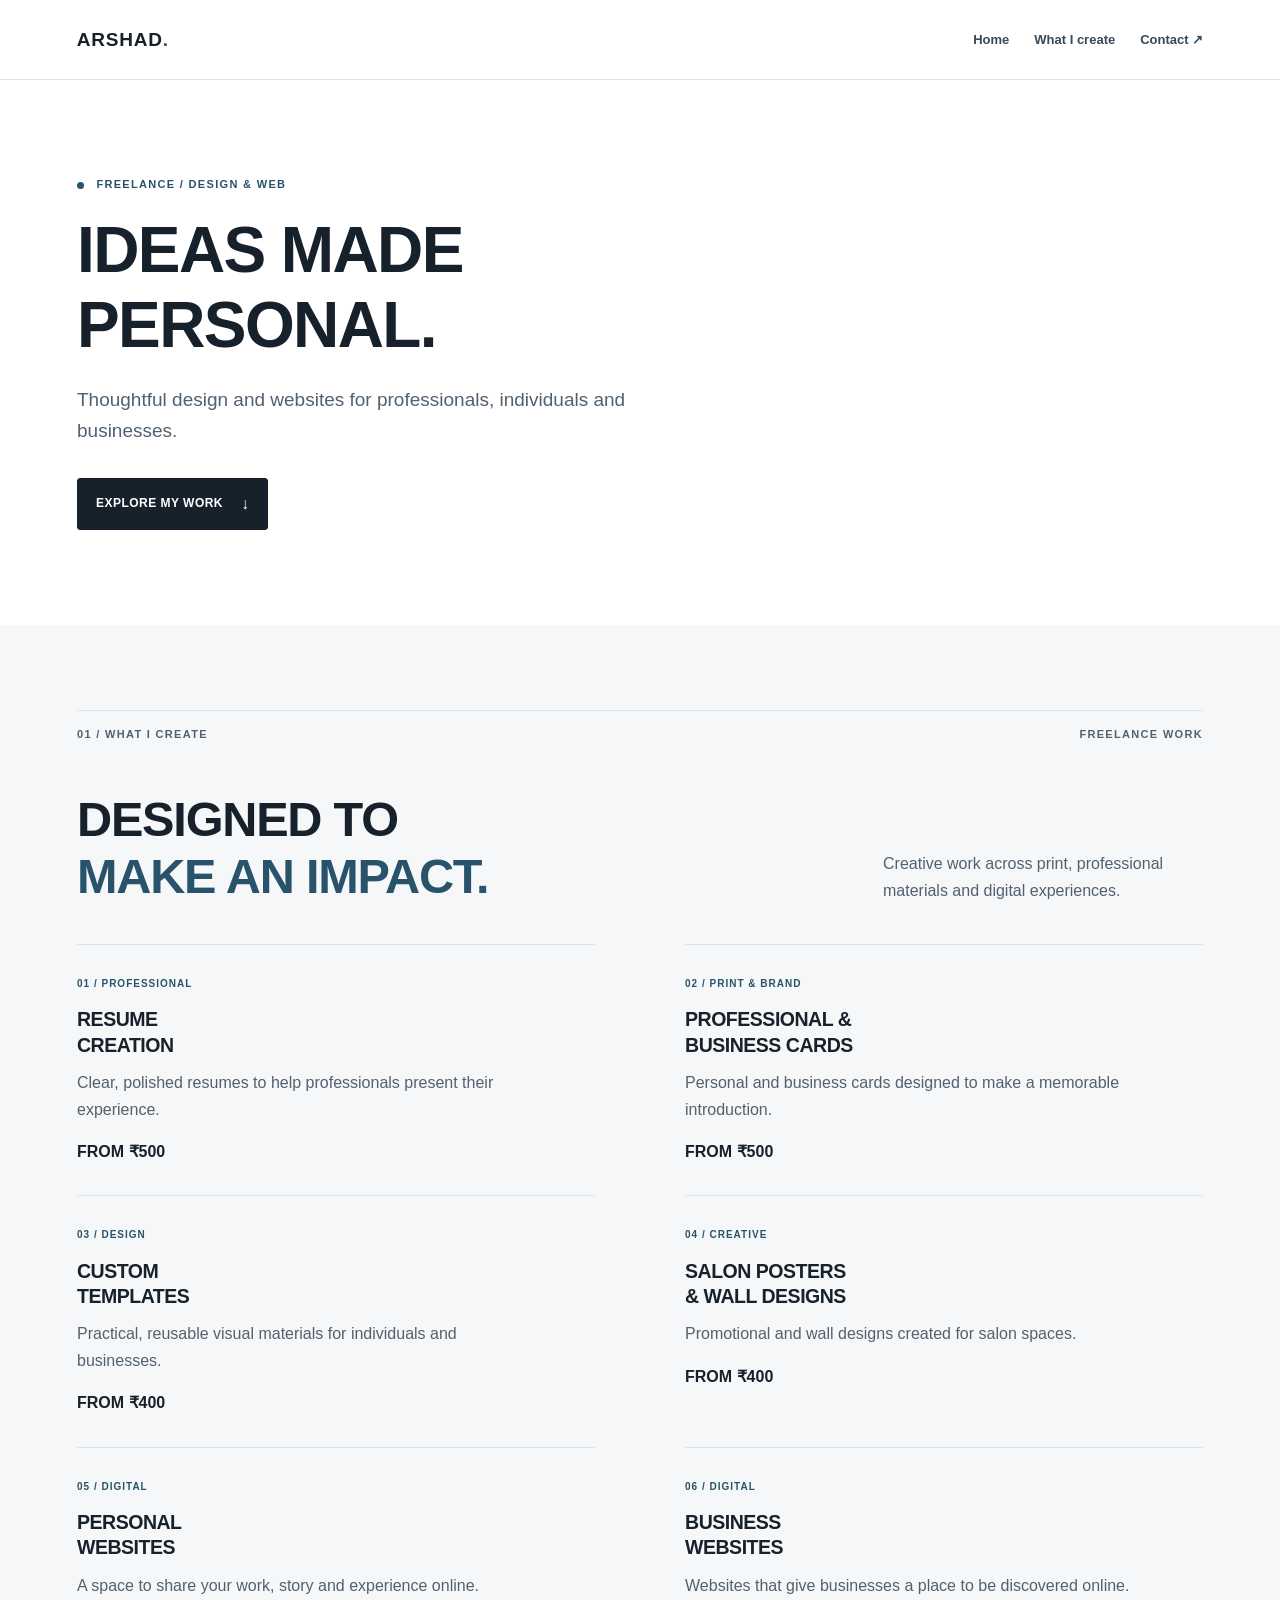
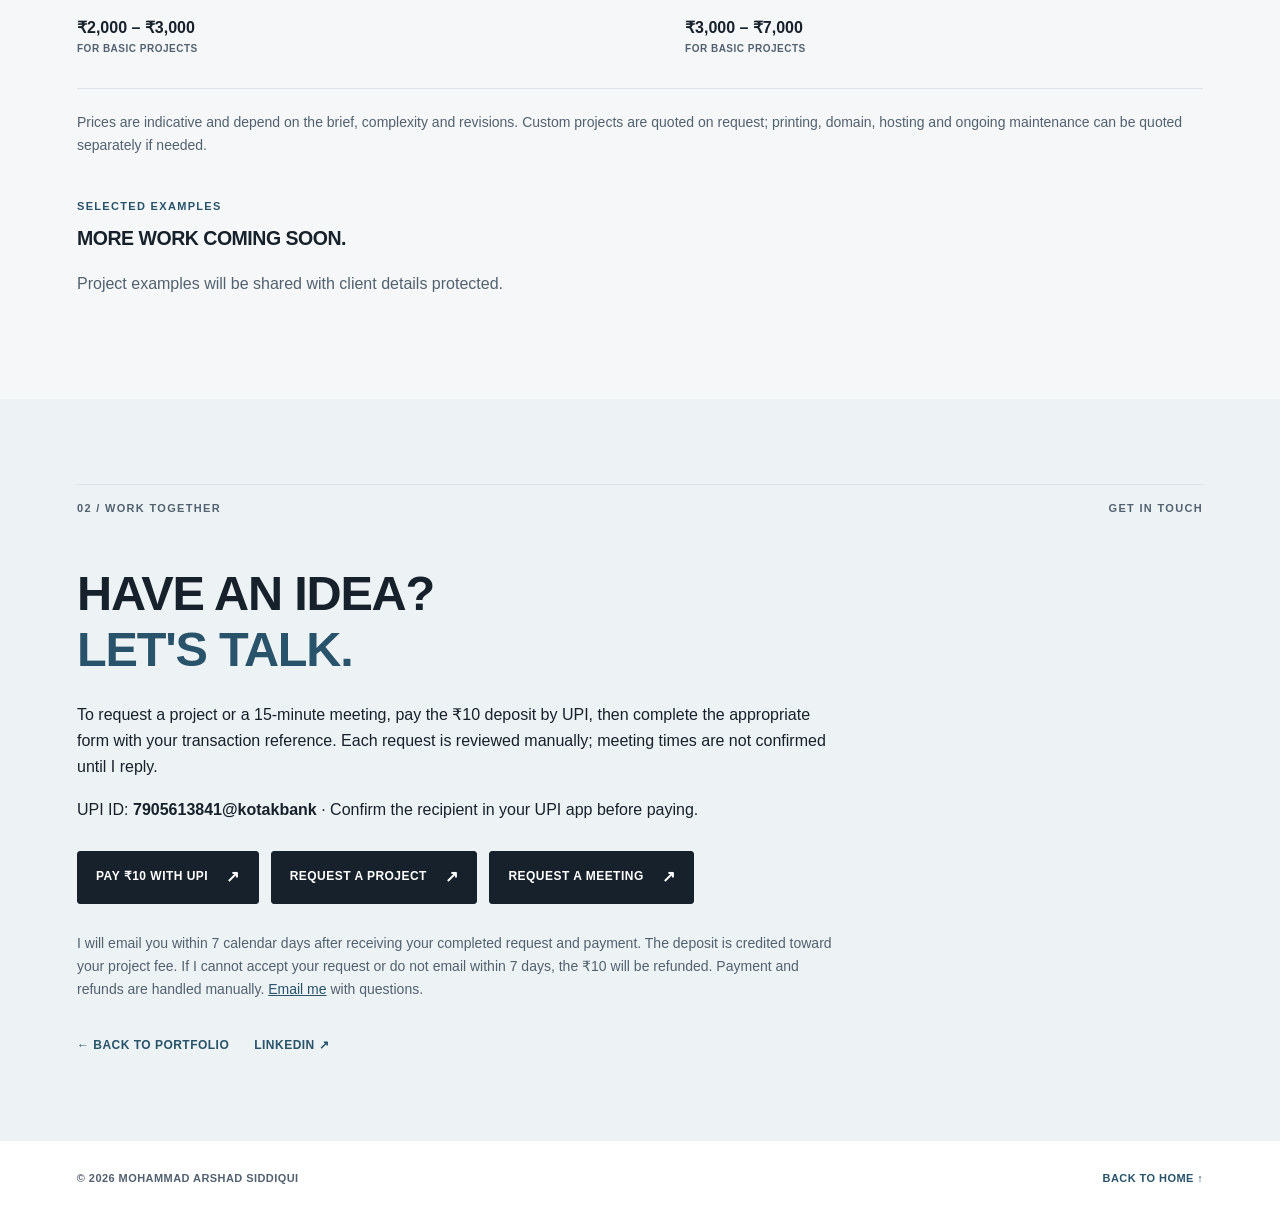
==== freelance.html @ 19ec5e60 "Build professional portfolio" ====
<!doctype html>
<html lang="en">
<head>
  <meta charset="utf-8">
  <meta name="viewport" content="width=device-width, initial-scale=1">
  <meta name="description" content="Freelance design and website work by Mohammad Arshad Siddiqui.">
  <meta name="theme-color" content="#ffffff">
  <title>Freelance Work — Arshad Siddiqui</title>
  <link rel="stylesheet" href="styles.css">
</head>
<body>
  <a class="skip" href="#main">Skip to content</a>
  <header class="site-header">
    <a class="wordmark" href="index.html" aria-label="Arshad Siddiqui, home">ARSHAD<span>.</span></a>
    <nav aria-label="Main navigation"><a href="index.html">Home</a><a href="#services">What I create</a><a href="index.html#contact">Contact <span>↗</span></a></nav>
  </header>
  <main id="main">
    <section class="freelance-hero section">
      <p class="eyebrow"><span class="dot"></span> FREELANCE / DESIGN &amp; WEB</p>
      <h1>IDEAS MADE<br><span>PERSONAL.</span></h1>
      <p>Thoughtful design and websites for professionals, individuals and businesses.</p>
      <a class="button" href="#services">EXPLORE MY WORK <span aria-hidden="true">↓</span></a>
    </section>
    <section class="freelance-services section" id="services">
      <div class="section-label"><span>01 / WHAT I CREATE</span><span>FREELANCE WORK</span></div>
      <div class="section-heading"><h2>DESIGNED TO<br><em>MAKE AN IMPACT.</em></h2><p>Creative work across print, professional materials and digital experiences.</p></div>
      <div class="service-grid">
        <article><span>01 / PROFESSIONAL</span><h3>RESUME<br>CREATION</h3><p>Clear, polished resumes to help professionals present their experience.</p><p class="service-price">FROM ₹500</p></article>
        <article><span>02 / PRINT &amp; BRAND</span><h3>PROFESSIONAL &amp;<br>BUSINESS CARDS</h3><p>Personal and business cards designed to make a memorable introduction.</p><p class="service-price">FROM ₹500</p></article>
        <article><span>03 / DESIGN</span><h3>CUSTOM<br>TEMPLATES</h3><p>Practical, reusable visual materials for individuals and businesses.</p><p class="service-price">FROM ₹400</p></article>
        <article><span>04 / CREATIVE</span><h3>SALON POSTERS<br>&amp; WALL DESIGNS</h3><p>Promotional and wall designs created for salon spaces.</p><p class="service-price">FROM ₹400</p></article>
        <article><span>05 / DIGITAL</span><h3>PERSONAL<br>WEBSITES</h3><p>A space to share your work, story and experience online.</p><p class="service-price">₹2,000 – ₹3,000 <small>FOR BASIC PROJECTS</small></p></article>
        <article><span>06 / DIGITAL</span><h3>BUSINESS<br>WEBSITES</h3><p>Websites that give businesses a place to be discovered online.</p><p class="service-price">₹3,000 – ₹7,000 <small>FOR BASIC PROJECTS</small></p></article>
      </div>
      <p class="pricing-note">Prices are indicative and depend on the brief, complexity and revisions. Custom projects are quoted on request; printing, domain, hosting and ongoing maintenance can be quoted separately if needed.</p>
      <div class="samples-note"><p class="project-type">SELECTED EXAMPLES</p><h3>MORE WORK COMING SOON.</h3><p>Project examples will be shared with client details protected.</p></div>
    </section>
    <section class="contact section freelance-contact">
      <div class="section-label"><span>02 / WORK TOGETHER</span><span>GET IN TOUCH</span></div>
      <h2>HAVE AN IDEA?<br><em>LET'S TALK.</em></h2>
      <p>To request a project or a 15-minute meeting, pay the ₹10 deposit by UPI, then complete the appropriate form with your transaction reference. Each request is reviewed manually; meeting times are not confirmed until I reply.</p>
      <p>UPI ID: <strong>7905613841@kotakbank</strong> · Confirm the recipient in your UPI app before paying.</p>
      <div class="request-actions">
        <a class="button light" href="upi://pay?pa=7905613841%40kotakbank&amp;pn=Arshad%20Siddiqui&amp;am=10.00&amp;cu=INR&amp;tn=Portfolio%20request">PAY ₹10 WITH UPI <span aria-hidden="true">↗</span></a>
        <a class="button light" href="https://docs.google.com/forms/d/e/1FAIpQLSe_DiUpCImEnojYiLGtkWuIds8uEaWgAtvQnEulRSrrN52GyA/viewform?usp=publish-editor" target="_blank" rel="noopener noreferrer">REQUEST A PROJECT <span aria-hidden="true">↗</span></a>
        <a class="button light" href="https://docs.google.com/forms/d/e/1FAIpQLSfhErw7_Btnx0k1fu-Rmc5-YOOyW2PBNOAW4xqXbjTUKC-3Kw/viewform?usp=publish-editor" target="_blank" rel="noopener noreferrer">REQUEST A MEETING <span aria-hidden="true">↗</span></a>
      </div>
      <p class="request-note">I will email you within 7 calendar days after receiving your completed request and payment. The deposit is credited toward your project fee. If I cannot accept your request or do not email within 7 days, the ₹10 will be refunded. Payment and refunds are handled manually. <a href="mailto:arshadid135@gmail.com">Email me</a> with questions.</p>
      <div class="contact-links"><a href="index.html">← BACK TO PORTFOLIO</a><a href="https://www.linkedin.com/in/arshad-siddiqui-284048225/" target="_blank" rel="noopener noreferrer">LINKEDIN ↗</a></div>
    </section>
  </main>
  <footer><span>© 2026 MOHAMMAD ARSHAD SIDDIQUI</span><a href="index.html">BACK TO HOME ↑</a></footer>
</body>
</html>
---- styles.css ----
:root{color-scheme:light;--ink:#17212b;--muted:#526170;--line:#dce2e7;--accent:#28536b;--surface:#f5f7f8;--white:#fff}
*{box-sizing:border-box}html{scroll-behavior:smooth}body{margin:0;background:#fff;color:var(--ink);font-family:Arial,Helvetica,sans-serif;line-height:1.65;font-size:16px}a{color:inherit}a:focus-visible{outline:3px solid #31728e;outline-offset:4px}.skip{position:absolute;top:-5rem;left:1rem;background:#fff;color:#111;padding:.5rem;z-index:10}.skip:focus{top:1rem}.site-header{max-width:1280px;margin:auto;padding:24px 6%;display:flex;justify-content:space-between;align-items:center;gap:25px;border-bottom:1px solid var(--line)}.wordmark{font-size:19px;font-weight:800;letter-spacing:.04em;text-decoration:none;white-space:nowrap}.wordmark span,.period{color:var(--accent)}nav{display:flex;flex-wrap:wrap;justify-content:flex-end;gap:12px 25px}nav a{font-size:13px;font-weight:700;text-decoration:none;color:#394957}nav a:hover,.text-link:hover,.contact-links a:hover{color:var(--accent);text-decoration:underline}nav span{color:var(--accent)}
.hero{max-width:1280px;margin:auto;min-height:590px;padding:80px 6%;display:grid;grid-template-columns:minmax(0,1fr) minmax(240px,36%);gap:8%;align-items:center}.hero-image{grid-column:2;grid-row:1}.hero-image img{display:block;width:100%;height:420px;object-fit:cover;object-position:center 45%;border-radius:4px}.hero-shade{display:none}.hero-content{grid-column:1;grid-row:1}.eyebrow,.section-label,.project-type,.project-number,.timeline-item>span,.recognition>span,.feedback-label{font-size:11px;letter-spacing:.12em;font-weight:700;color:var(--accent)}.eyebrow{margin:0 0 20px}.dot{display:inline-block;width:7px;height:7px;border-radius:50%;background:var(--accent);margin-right:8px;vertical-align:middle}h1,h2,h3,p{margin-top:0}h1,h2,h3{line-height:1.16;letter-spacing:-.025em}h1{font-size:clamp(2.5rem,5vw,4.7rem);margin-bottom:22px}h1 span:not(.period){color:var(--ink)}h2{font-size:clamp(2rem,3.8vw,3.3rem);margin-bottom:24px}h2 em{font-style:normal;color:var(--accent)}h3{font-size:1.22rem;line-height:1.3}.hero-intro{max-width:520px;font-size:19px;color:var(--muted);margin-bottom:28px}.button{display:inline-flex;align-items:center;justify-content:center;gap:18px;padding:12px 18px;background:var(--ink);color:white;text-decoration:none;font-size:12px;font-weight:700;letter-spacing:.04em;border:1px solid var(--ink);border-radius:3px}.button:hover{background:var(--accent);border-color:var(--accent)}.button span{font-size:16px}.hero-index{display:none}
.section{padding:85px max(6%,calc((100% - 1126px)/2));}.section-label{display:flex;justify-content:space-between;gap:12px;border-top:1px solid var(--line);padding-top:14px;margin-bottom:48px;color:var(--muted)}.intro,.journey,.freelance-services{background:var(--surface)}.intro-grid,.journey-grid{display:grid;grid-template-columns:1fr 1fr;gap:8%}.intro-copy,.journey-lead,.section-heading p,.credentials-intro>p{color:var(--muted)}.text-link{display:inline-flex;align-items:center;gap:14px;color:var(--accent);font-size:12px;letter-spacing:.05em;font-weight:700;text-decoration:none;border-bottom:1px solid currentColor;padding-bottom:5px}.skills{display:flex;gap:10px;flex-wrap:wrap;margin-top:38px}.skills span{background:#fff;border:1px solid var(--line);padding:7px 12px;font-size:11px;letter-spacing:.04em;font-weight:700}
.section-heading,.credentials-intro{display:flex;justify-content:space-between;align-items:end;gap:30px;margin-bottom:40px}.section-heading h2,.credentials-intro h2{margin:0}.section-heading p,.credentials-intro>p{max-width:320px;margin:0}.project{display:grid;grid-template-columns:40px 1fr 1fr;gap:24px;border-top:1px solid var(--line);padding:25px 0}.project-number{padding-top:3px}.project h3{margin:0}.project p{color:var(--muted);margin-bottom:0}.project .project-type{font-size:10px;color:var(--accent);margin-bottom:8px}.work-link{margin-top:28px}.freelance-callout{margin-top:55px;background:var(--surface);padding:28px;display:flex;align-items:center;justify-content:space-between;gap:25px}.freelance-callout h3{margin-bottom:7px}.freelance-callout p{margin-bottom:0;color:var(--muted)}.freelance-callout .project-type{color:var(--accent);margin-bottom:8px}.freelance-callout .button{flex-shrink:0}
.timeline-item{display:grid;grid-template-columns:120px 1fr;gap:20px;border-top:1px solid var(--line);padding:20px 0}.timeline-item h3{margin:0 0 4px}.timeline-item p{margin:0;color:var(--muted);font-size:14px}.recognition{border-top:1px solid var(--line);margin-top:50px;padding-top:25px;display:grid;grid-template-columns:160px 1fr;gap:20px}.recognition p{margin:0;font-weight:700}.recognition b{color:var(--accent)}.credentials-grid{display:grid;grid-template-columns:1fr 1fr;gap:8%}.credentials-grid h3{margin-bottom:16px}.credentials-note{font-size:13px;color:var(--muted)}.credential-list{list-style:none;margin:0;padding:0}.credential-list li{border-top:1px solid var(--line);padding:15px 0}.credential-list strong,.credential-list span{display:block}.credential-list strong{font-size:14px}.credential-list span{font-size:14px;color:var(--muted)}.certifications a{text-decoration:none}.certifications a:hover strong{color:var(--accent);text-decoration:underline}
.contact{background:#edf2f4}.contact h2{max-width:800px}.button.light{background:var(--ink);border-color:var(--ink);color:white}.button.light:hover{background:var(--accent);border-color:var(--accent)}.feedback{display:flex;justify-content:space-between;align-items:center;gap:25px;border-top:1px solid #c9d3d9;border-bottom:1px solid #c9d3d9;margin-top:55px;padding:24px 0}.feedback p{margin:0}.feedback-label{margin-bottom:5px!important}.contact-links{display:flex;gap:25px;flex-wrap:wrap;margin-top:35px}.contact-links a{font-size:12px;font-weight:700;letter-spacing:.04em;text-decoration:none;color:var(--accent)}footer{display:flex;justify-content:space-between;gap:20px;max-width:1280px;margin:auto;padding:28px 6%;font-size:11px;font-weight:700;letter-spacing:.04em;color:var(--muted)}footer a{color:var(--accent);text-decoration:none}
.freelance-hero{max-width:1280px;margin:auto;padding-top:95px;padding-bottom:95px}.freelance-hero h1{max-width:800px}.freelance-hero>p:not(.eyebrow){font-size:19px;color:var(--muted);max-width:600px}.freelance-hero .button{margin-top:12px}.service-grid{display:grid;grid-template-columns:1fr 1fr;gap:0 8%}.service-grid article{border-top:1px solid var(--line);padding:24px 0 30px}.service-grid article>span{font-size:10px;letter-spacing:.1em;font-weight:700;color:var(--accent)}.service-grid h3{margin:12px 0}.service-grid p{color:var(--muted);max-width:450px;margin:0}.service-grid .service-price{margin-top:16px;color:var(--ink);font-weight:700}.service-price small{display:block;color:var(--muted);font-size:10px;letter-spacing:.05em}.pricing-note{border-top:1px solid var(--line);padding-top:22px;font-size:14px;color:var(--muted)}.samples-note{margin-top:40px}.samples-note p:last-child{color:var(--muted)}.freelance-contact>p{max-width:760px}.request-actions{display:flex;flex-wrap:wrap;gap:12px;margin:28px 0}.request-note{font-size:14px;color:var(--muted)}.request-note a{color:var(--accent)}
@media(max-width:760px){.site-header{padding:20px 5%;align-items:flex-start;flex-direction:column;gap:15px}nav{justify-content:flex-start;gap:10px 18px}.hero{padding:50px 5% 65px;min-height:0;grid-template-columns:1fr;gap:35px}.hero-content{grid-column:1;grid-row:1}.hero-image{grid-column:1;grid-row:2;max-width:420px}.hero-image img{height:350px}.section{padding:65px 5%}.section-label{margin-bottom:35px}.intro-grid,.journey-grid,.credentials-grid,.service-grid{grid-template-columns:1fr;gap:25px}.service-grid{gap:0}.section-heading,.credentials-intro,.freelance-callout,.feedback{align-items:flex-start;flex-direction:column}.project{grid-template-columns:30px 1fr;gap:10px}.project>p{grid-column:2}.timeline-item{grid-template-columns:100px 1fr;gap:12px}.recognition{grid-template-columns:1fr;gap:10px}.freelance-hero{padding-top:65px;padding-bottom:65px}.feedback{gap:15px}footer{flex-wrap:wrap}}
@media(prefers-reduced-motion:reduce){html{scroll-behavior:auto}}
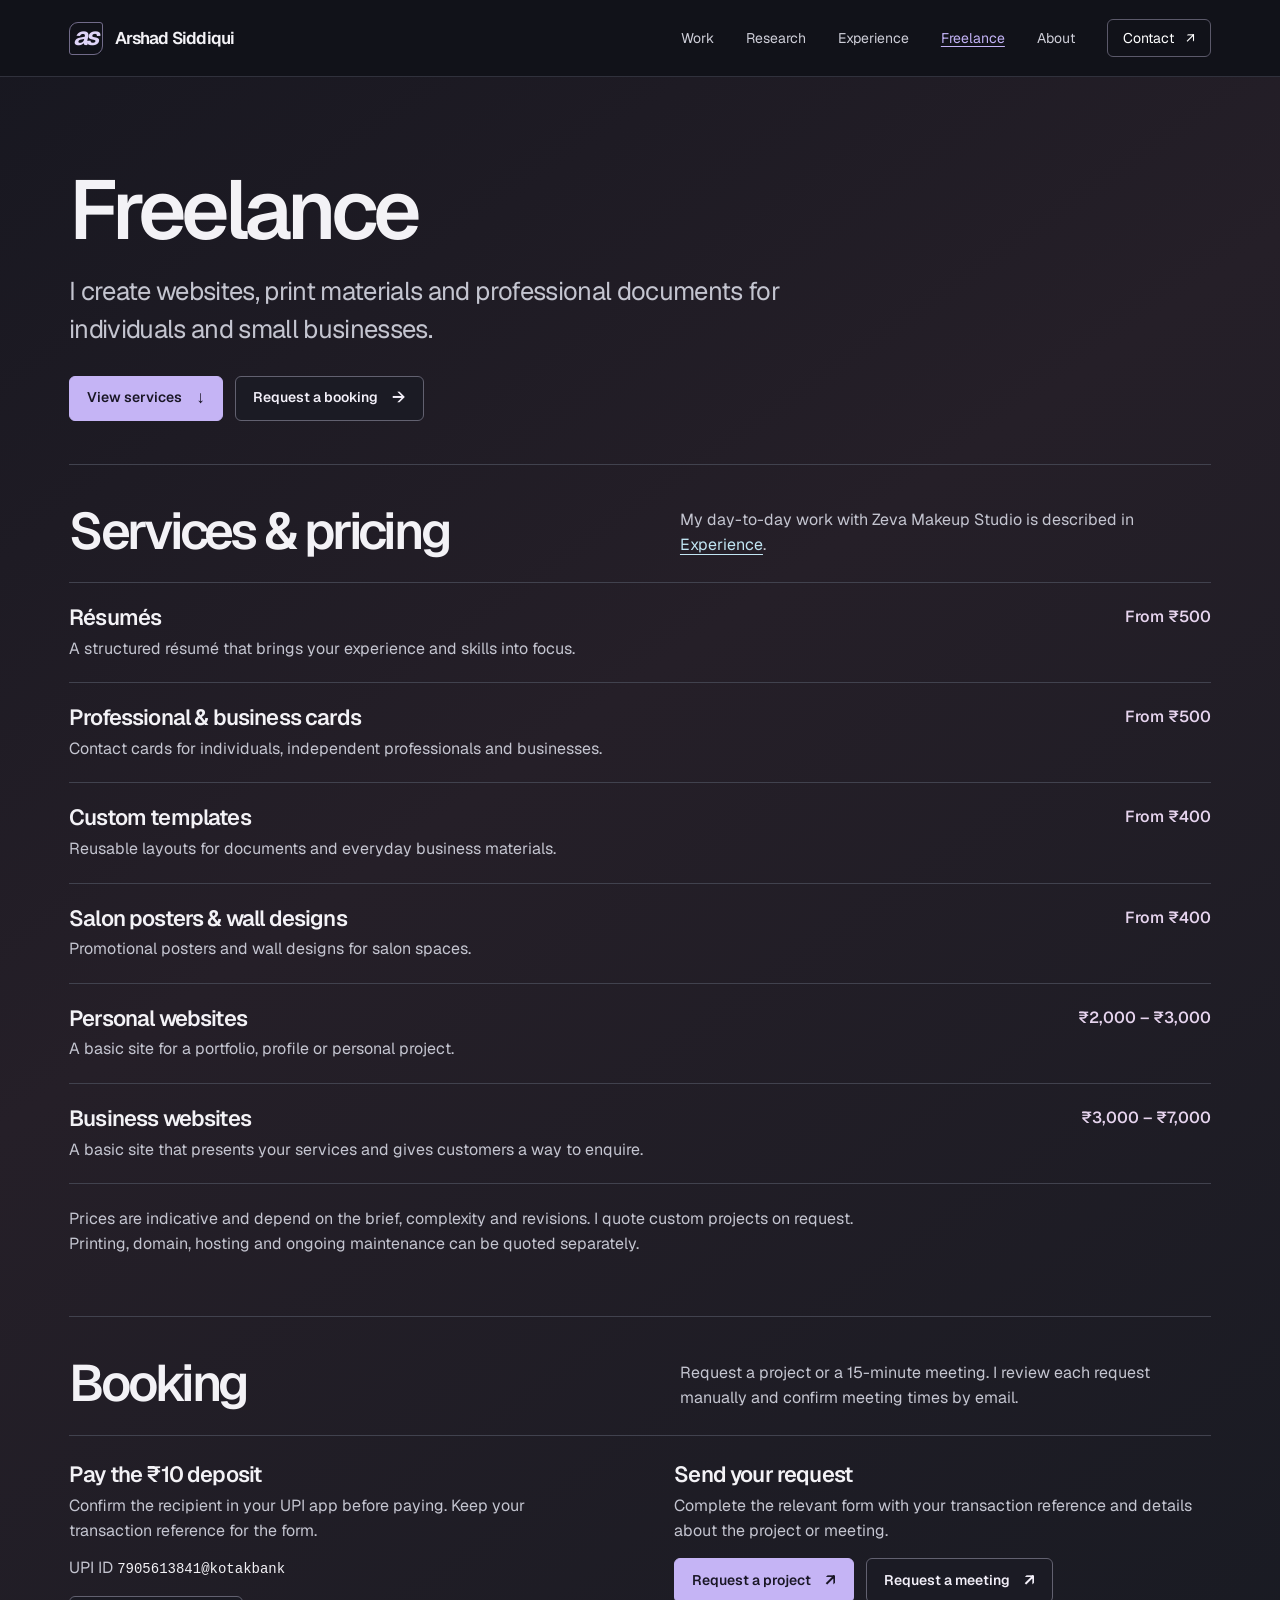
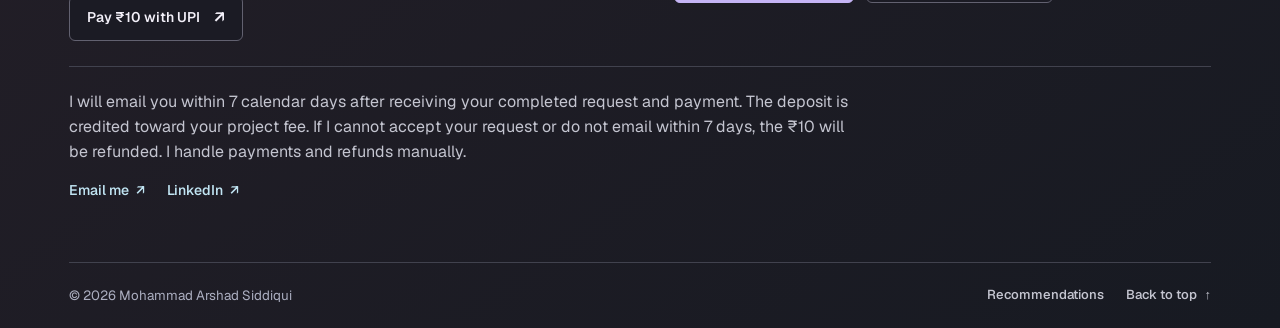
==== commit 8e3adcab: "Redesign portfolio for engineering and freelance review" ====
--- a/freelance.html
+++ b/freelance.html
@@ -1,54 +1,58 @@
 <!doctype html>
-<html lang="en">
+<html lang="en-IN">
 <head>
   <meta charset="utf-8">
   <meta name="viewport" content="width=device-width, initial-scale=1">
-  <meta name="description" content="Freelance design and website work by Mohammad Arshad Siddiqui.">
-  <meta name="theme-color" content="#ffffff">
-  <title>Freelance Work — Arshad Siddiqui</title>
+  <meta name="theme-color" content="#111219">
+  <meta name="description" content="Services, indicative pricing and booking terms for freelance projects with Arshad Siddiqui.">
+  <title>Freelance services — Arshad Siddiqui</title>
+  <link rel="icon" href="assets/icon.png">
   <link rel="stylesheet" href="styles.css">
+  <script src="site.js" defer></script>
 </head>
-<body>
+<body class="freelance-page" id="top">
   <a class="skip" href="#main">Skip to content</a>
-  <header class="site-header">
-    <a class="wordmark" href="index.html" aria-label="Arshad Siddiqui, home">ARSHAD<span>.</span></a>
-    <nav aria-label="Main navigation"><a href="index.html">Home</a><a href="#services">What I create</a><a href="index.html#contact">Contact <span>↗</span></a></nav>
+  <header class="masthead">
+    <div class="wrap mast-inner">
+      <a class="brand" href="index.html" aria-label="Arshad Siddiqui, home"><span class="brand-mark" aria-hidden="true">as</span> Arshad Siddiqui</a>
+      <button type="button" class="menu-toggle" aria-expanded="false" aria-controls="primary-nav" hidden>Menu <span class="hamburger" aria-hidden="true"></span></button>
+      <nav id="primary-nav" aria-label="Main navigation">
+        <a href="index.html#work">Work</a>
+        <a href="index.html#research">Research</a>
+        <a href="index.html#experience">Experience</a>
+        <a href="freelance.html" aria-current="page">Freelance</a>
+        <a href="index.html#about">About</a>
+        <a href="index.html#contact" class="nav-contact">Contact <span aria-hidden="true">↗</span></a>
+      </nav>
+    </div>
   </header>
   <main id="main">
-    <section class="freelance-hero section">
-      <p class="eyebrow"><span class="dot"></span> FREELANCE / DESIGN &amp; WEB</p>
-      <h1>IDEAS MADE<br><span>PERSONAL.</span></h1>
-      <p>Thoughtful design and websites for professionals, individuals and businesses.</p>
-      <a class="button" href="#services">EXPLORE MY WORK <span aria-hidden="true">↓</span></a>
+    <section class="wrap sub-hero"><h1>Freelance</h1><p class="lead">I create websites, print materials and professional documents for individuals and small businesses.</p>
+      <div class="actions"><a class="button primary" href="#services">View services <span aria-hidden="true">↓</span></a><a class="button" href="#booking">Request a booking <span aria-hidden="true">→</span></a></div>
     </section>
-    <section class="freelance-services section" id="services">
-      <div class="section-label"><span>01 / WHAT I CREATE</span><span>FREELANCE WORK</span></div>
-      <div class="section-heading"><h2>DESIGNED TO<br><em>MAKE AN IMPACT.</em></h2><p>Creative work across print, professional materials and digital experiences.</p></div>
-      <div class="service-grid">
-        <article><span>01 / PROFESSIONAL</span><h3>RESUME<br>CREATION</h3><p>Clear, polished resumes to help professionals present their experience.</p><p class="service-price">FROM ₹500</p></article>
-        <article><span>02 / PRINT &amp; BRAND</span><h3>PROFESSIONAL &amp;<br>BUSINESS CARDS</h3><p>Personal and business cards designed to make a memorable introduction.</p><p class="service-price">FROM ₹500</p></article>
-        <article><span>03 / DESIGN</span><h3>CUSTOM<br>TEMPLATES</h3><p>Practical, reusable visual materials for individuals and businesses.</p><p class="service-price">FROM ₹400</p></article>
-        <article><span>04 / CREATIVE</span><h3>SALON POSTERS<br>&amp; WALL DESIGNS</h3><p>Promotional and wall designs created for salon spaces.</p><p class="service-price">FROM ₹400</p></article>
-        <article><span>05 / DIGITAL</span><h3>PERSONAL<br>WEBSITES</h3><p>A space to share your work, story and experience online.</p><p class="service-price">₹2,000 – ₹3,000 <small>FOR BASIC PROJECTS</small></p></article>
-        <article><span>06 / DIGITAL</span><h3>BUSINESS<br>WEBSITES</h3><p>Websites that give businesses a place to be discovered online.</p><p class="service-price">₹3,000 – ₹7,000 <small>FOR BASIC PROJECTS</small></p></article>
+    <section id="services" class="wrap sub-section"><div class="split-heading"><h2>Services &amp; pricing</h2><p>My day-to-day work with Zeva Makeup Studio is described in <a href="index.html#experience">Experience</a>.</p></div>
+      <div class="service-list">
+          <div class="service"><div><h3>Résumés</h3><p>A structured résumé that brings your experience and skills into focus.</p></div><strong>From ₹500</strong></div>
+          <div class="service"><div><h3>Professional &amp; business cards</h3><p>Contact cards for individuals, independent professionals and businesses.</p></div><strong>From ₹500</strong></div>
+          <div class="service"><div><h3>Custom templates</h3><p>Reusable layouts for documents and everyday business materials.</p></div><strong>From ₹400</strong></div>
+          <div class="service"><div><h3>Salon posters &amp; wall designs</h3><p>Promotional posters and wall designs for salon spaces.</p></div><strong>From ₹400</strong></div>
+          <div class="service"><div><h3>Personal websites</h3><p>A basic site for a portfolio, profile or personal project.</p></div><strong>₹2,000 – ₹3,000</strong></div>
+          <div class="service"><div><h3>Business websites</h3><p>A basic site that presents your services and gives customers a way to enquire.</p></div><strong>₹3,000 – ₹7,000</strong></div>
       </div>
-      <p class="pricing-note">Prices are indicative and depend on the brief, complexity and revisions. Custom projects are quoted on request; printing, domain, hosting and ongoing maintenance can be quoted separately if needed.</p>
-      <div class="samples-note"><p class="project-type">SELECTED EXAMPLES</p><h3>MORE WORK COMING SOON.</h3><p>Project examples will be shared with client details protected.</p></div>
+      <p class="fine-print">Prices are indicative and depend on the brief, complexity and revisions. I quote custom projects on request. Printing, domain, hosting and ongoing maintenance can be quoted separately.</p>
     </section>
-    <section class="contact section freelance-contact">
-      <div class="section-label"><span>02 / WORK TOGETHER</span><span>GET IN TOUCH</span></div>
-      <h2>HAVE AN IDEA?<br><em>LET'S TALK.</em></h2>
-      <p>To request a project or a 15-minute meeting, pay the ₹10 deposit by UPI, then complete the appropriate form with your transaction reference. Each request is reviewed manually; meeting times are not confirmed until I reply.</p>
-      <p>UPI ID: <strong>7905613841@kotakbank</strong> · Confirm the recipient in your UPI app before paying.</p>
-      <div class="request-actions">
-        <a class="button light" href="upi://pay?pa=7905613841%40kotakbank&amp;pn=Arshad%20Siddiqui&amp;am=10.00&amp;cu=INR&amp;tn=Portfolio%20request">PAY ₹10 WITH UPI <span aria-hidden="true">↗</span></a>
-        <a class="button light" href="https://docs.google.com/forms/d/e/1FAIpQLSe_DiUpCImEnojYiLGtkWuIds8uEaWgAtvQnEulRSrrN52GyA/viewform?usp=publish-editor" target="_blank" rel="noopener noreferrer">REQUEST A PROJECT <span aria-hidden="true">↗</span></a>
-        <a class="button light" href="https://docs.google.com/forms/d/e/1FAIpQLSfhErw7_Btnx0k1fu-Rmc5-YOOyW2PBNOAW4xqXbjTUKC-3Kw/viewform?usp=publish-editor" target="_blank" rel="noopener noreferrer">REQUEST A MEETING <span aria-hidden="true">↗</span></a>
-      </div>
-      <p class="request-note">I will email you within 7 calendar days after receiving your completed request and payment. The deposit is credited toward your project fee. If I cannot accept your request or do not email within 7 days, the ₹10 will be refunded. Payment and refunds are handled manually. <a href="mailto:arshadid135@gmail.com">Email me</a> with questions.</p>
-      <div class="contact-links"><a href="index.html">← BACK TO PORTFOLIO</a><a href="https://www.linkedin.com/in/arshad-siddiqui-284048225/" target="_blank" rel="noopener noreferrer">LINKEDIN ↗</a></div>
+    <section class="wrap sub-section" id="booking"><div class="split-heading"><h2>Booking</h2><p>Request a project or a 15-minute meeting. I review each request manually and confirm meeting times by email.</p></div>
+      <div class="booking-steps"><div><h3>Pay the ₹10 deposit</h3><p>Confirm the recipient in your UPI app before paying. Keep your transaction reference for the form.</p>
+        <p class="upi-id">UPI ID <strong>7905613841@kotakbank</strong></p><a class="button" href="upi://pay?pa=7905613841%40kotakbank&amp;pn=Arshad%20Siddiqui&amp;am=10.00&amp;cu=INR&amp;tn=Portfolio%20request">Pay ₹10 with UPI <span aria-hidden="true">↗</span></a></div>
+        <div><h3>Send your request</h3><p>Complete the relevant form with your transaction reference and details about the project or meeting.</p>
+        <div class="actions"><a class="button primary" href="https://docs.google.com/forms/d/e/1FAIpQLSe_DiUpCImEnojYiLGtkWuIds8uEaWgAtvQnEulRSrrN52GyA/viewform?usp=publish-editor">Request a project <span aria-hidden="true">↗</span></a><a class="button" href="https://docs.google.com/forms/d/e/1FAIpQLSfhErw7_Btnx0k1fu-Rmc5-YOOyW2PBNOAW4xqXbjTUKC-3Kw/viewform?usp=publish-editor">Request a meeting <span aria-hidden="true">↗</span></a></div></div></div>
+      <p class="terms">I will email you within 7 calendar days after receiving your completed request and payment. The deposit is credited toward your project fee. If I cannot accept your request or do not email within 7 days, the ₹10 will be refunded. I handle payments and refunds manually.</p>
+      <div class="links"><a class="text-link" href="mailto:arshadid135@gmail.com">Email me <span aria-hidden="true">↗</span></a><a class="text-link" href="https://www.linkedin.com/in/arshad-siddiqui-284048225/">LinkedIn <span aria-hidden="true">↗</span></a></div>
     </section>
   </main>
-  <footer><span>© 2026 MOHAMMAD ARSHAD SIDDIQUI</span><a href="index.html">BACK TO HOME ↑</a></footer>
+  <footer class="wrap site-footer">
+    <small>© 2026 Mohammad Arshad Siddiqui</small>
+    <div><a href="recommendations.html">Recommendations</a><a href="#top">Back to top <span aria-hidden="true">↑</span></a></div>
+  </footer>
 </body>
 </html>
--- a/styles.css
+++ b/styles.css
@@ -1,10 +1,249 @@
-:root{color-scheme:light;--ink:#17212b;--muted:#526170;--line:#dce2e7;--accent:#28536b;--surface:#f5f7f8;--white:#fff}
-*{box-sizing:border-box}html{scroll-behavior:smooth}body{margin:0;background:#fff;color:var(--ink);font-family:Arial,Helvetica,sans-serif;line-height:1.65;font-size:16px}a{color:inherit}a:focus-visible{outline:3px solid #31728e;outline-offset:4px}.skip{position:absolute;top:-5rem;left:1rem;background:#fff;color:#111;padding:.5rem;z-index:10}.skip:focus{top:1rem}.site-header{max-width:1280px;margin:auto;padding:24px 6%;display:flex;justify-content:space-between;align-items:center;gap:25px;border-bottom:1px solid var(--line)}.wordmark{font-size:19px;font-weight:800;letter-spacing:.04em;text-decoration:none;white-space:nowrap}.wordmark span,.period{color:var(--accent)}nav{display:flex;flex-wrap:wrap;justify-content:flex-end;gap:12px 25px}nav a{font-size:13px;font-weight:700;text-decoration:none;color:#394957}nav a:hover,.text-link:hover,.contact-links a:hover{color:var(--accent);text-decoration:underline}nav span{color:var(--accent)}
-.hero{max-width:1280px;margin:auto;min-height:590px;padding:80px 6%;display:grid;grid-template-columns:minmax(0,1fr) minmax(240px,36%);gap:8%;align-items:center}.hero-image{grid-column:2;grid-row:1}.hero-image img{display:block;width:100%;height:420px;object-fit:cover;object-position:center 45%;border-radius:4px}.hero-shade{display:none}.hero-content{grid-column:1;grid-row:1}.eyebrow,.section-label,.project-type,.project-number,.timeline-item>span,.recognition>span,.feedback-label{font-size:11px;letter-spacing:.12em;font-weight:700;color:var(--accent)}.eyebrow{margin:0 0 20px}.dot{display:inline-block;width:7px;height:7px;border-radius:50%;background:var(--accent);margin-right:8px;vertical-align:middle}h1,h2,h3,p{margin-top:0}h1,h2,h3{line-height:1.16;letter-spacing:-.025em}h1{font-size:clamp(2.5rem,5vw,4.7rem);margin-bottom:22px}h1 span:not(.period){color:var(--ink)}h2{font-size:clamp(2rem,3.8vw,3.3rem);margin-bottom:24px}h2 em{font-style:normal;color:var(--accent)}h3{font-size:1.22rem;line-height:1.3}.hero-intro{max-width:520px;font-size:19px;color:var(--muted);margin-bottom:28px}.button{display:inline-flex;align-items:center;justify-content:center;gap:18px;padding:12px 18px;background:var(--ink);color:white;text-decoration:none;font-size:12px;font-weight:700;letter-spacing:.04em;border:1px solid var(--ink);border-radius:3px}.button:hover{background:var(--accent);border-color:var(--accent)}.button span{font-size:16px}.hero-index{display:none}
-.section{padding:85px max(6%,calc((100% - 1126px)/2));}.section-label{display:flex;justify-content:space-between;gap:12px;border-top:1px solid var(--line);padding-top:14px;margin-bottom:48px;color:var(--muted)}.intro,.journey,.freelance-services{background:var(--surface)}.intro-grid,.journey-grid{display:grid;grid-template-columns:1fr 1fr;gap:8%}.intro-copy,.journey-lead,.section-heading p,.credentials-intro>p{color:var(--muted)}.text-link{display:inline-flex;align-items:center;gap:14px;color:var(--accent);font-size:12px;letter-spacing:.05em;font-weight:700;text-decoration:none;border-bottom:1px solid currentColor;padding-bottom:5px}.skills{display:flex;gap:10px;flex-wrap:wrap;margin-top:38px}.skills span{background:#fff;border:1px solid var(--line);padding:7px 12px;font-size:11px;letter-spacing:.04em;font-weight:700}
-.section-heading,.credentials-intro{display:flex;justify-content:space-between;align-items:end;gap:30px;margin-bottom:40px}.section-heading h2,.credentials-intro h2{margin:0}.section-heading p,.credentials-intro>p{max-width:320px;margin:0}.project{display:grid;grid-template-columns:40px 1fr 1fr;gap:24px;border-top:1px solid var(--line);padding:25px 0}.project-number{padding-top:3px}.project h3{margin:0}.project p{color:var(--muted);margin-bottom:0}.project .project-type{font-size:10px;color:var(--accent);margin-bottom:8px}.work-link{margin-top:28px}.freelance-callout{margin-top:55px;background:var(--surface);padding:28px;display:flex;align-items:center;justify-content:space-between;gap:25px}.freelance-callout h3{margin-bottom:7px}.freelance-callout p{margin-bottom:0;color:var(--muted)}.freelance-callout .project-type{color:var(--accent);margin-bottom:8px}.freelance-callout .button{flex-shrink:0}
-.timeline-item{display:grid;grid-template-columns:120px 1fr;gap:20px;border-top:1px solid var(--line);padding:20px 0}.timeline-item h3{margin:0 0 4px}.timeline-item p{margin:0;color:var(--muted);font-size:14px}.recognition{border-top:1px solid var(--line);margin-top:50px;padding-top:25px;display:grid;grid-template-columns:160px 1fr;gap:20px}.recognition p{margin:0;font-weight:700}.recognition b{color:var(--accent)}.credentials-grid{display:grid;grid-template-columns:1fr 1fr;gap:8%}.credentials-grid h3{margin-bottom:16px}.credentials-note{font-size:13px;color:var(--muted)}.credential-list{list-style:none;margin:0;padding:0}.credential-list li{border-top:1px solid var(--line);padding:15px 0}.credential-list strong,.credential-list span{display:block}.credential-list strong{font-size:14px}.credential-list span{font-size:14px;color:var(--muted)}.certifications a{text-decoration:none}.certifications a:hover strong{color:var(--accent);text-decoration:underline}
-.contact{background:#edf2f4}.contact h2{max-width:800px}.button.light{background:var(--ink);border-color:var(--ink);color:white}.button.light:hover{background:var(--accent);border-color:var(--accent)}.feedback{display:flex;justify-content:space-between;align-items:center;gap:25px;border-top:1px solid #c9d3d9;border-bottom:1px solid #c9d3d9;margin-top:55px;padding:24px 0}.feedback p{margin:0}.feedback-label{margin-bottom:5px!important}.contact-links{display:flex;gap:25px;flex-wrap:wrap;margin-top:35px}.contact-links a{font-size:12px;font-weight:700;letter-spacing:.04em;text-decoration:none;color:var(--accent)}footer{display:flex;justify-content:space-between;gap:20px;max-width:1280px;margin:auto;padding:28px 6%;font-size:11px;font-weight:700;letter-spacing:.04em;color:var(--muted)}footer a{color:var(--accent);text-decoration:none}
-.freelance-hero{max-width:1280px;margin:auto;padding-top:95px;padding-bottom:95px}.freelance-hero h1{max-width:800px}.freelance-hero>p:not(.eyebrow){font-size:19px;color:var(--muted);max-width:600px}.freelance-hero .button{margin-top:12px}.service-grid{display:grid;grid-template-columns:1fr 1fr;gap:0 8%}.service-grid article{border-top:1px solid var(--line);padding:24px 0 30px}.service-grid article>span{font-size:10px;letter-spacing:.1em;font-weight:700;color:var(--accent)}.service-grid h3{margin:12px 0}.service-grid p{color:var(--muted);max-width:450px;margin:0}.service-grid .service-price{margin-top:16px;color:var(--ink);font-weight:700}.service-price small{display:block;color:var(--muted);font-size:10px;letter-spacing:.05em}.pricing-note{border-top:1px solid var(--line);padding-top:22px;font-size:14px;color:var(--muted)}.samples-note{margin-top:40px}.samples-note p:last-child{color:var(--muted)}.freelance-contact>p{max-width:760px}.request-actions{display:flex;flex-wrap:wrap;gap:12px;margin:28px 0}.request-note{font-size:14px;color:var(--muted)}.request-note a{color:var(--accent)}
-@media(max-width:760px){.site-header{padding:20px 5%;align-items:flex-start;flex-direction:column;gap:15px}nav{justify-content:flex-start;gap:10px 18px}.hero{padding:50px 5% 65px;min-height:0;grid-template-columns:1fr;gap:35px}.hero-content{grid-column:1;grid-row:1}.hero-image{grid-column:1;grid-row:2;max-width:420px}.hero-image img{height:350px}.section{padding:65px 5%}.section-label{margin-bottom:35px}.intro-grid,.journey-grid,.credentials-grid,.service-grid{grid-template-columns:1fr;gap:25px}.service-grid{gap:0}.section-heading,.credentials-intro,.freelance-callout,.feedback{align-items:flex-start;flex-direction:column}.project{grid-template-columns:30px 1fr;gap:10px}.project>p{grid-column:2}.timeline-item{grid-template-columns:100px 1fr;gap:12px}.recognition{grid-template-columns:1fr;gap:10px}.freelance-hero{padding-top:65px;padding-bottom:65px}.feedback{gap:15px}footer{flex-wrap:wrap}}
-@media(prefers-reduced-motion:reduce){html{scroll-behavior:auto}}
+@font-face {
+  font-family: Geist;
+  src: url("assets/geist-latin.woff2") format("woff2");
+  font-style: normal;
+  font-weight: 100 900;
+  font-display: swap;
+}
+:root {
+  color-scheme: dark;
+  --ink: #101117;
+  --text: #f3f2f6;
+  --body: #c4c5d0;
+  --quiet: #acafc1;
+  --lavender: #c3b3f6;
+  --ice: #c1e5f3;
+  --line: #41424e;
+  --gutter: clamp(20px, 5.4vw, 88px);
+  --mono: ui-monospace, "SFMono-Regular", Consolas, monospace;
+}
+* { box-sizing: border-box; }
+html { scroll-padding-top: 20px; }
+body { margin: 0; font: 400 16px/1.58 Geist, Arial, sans-serif; color: var(--text); background: var(--ink); }
+.wrap { width: min(1240px, calc(100% - var(--gutter) * 2)); margin-inline: auto; }
+img, canvas { display: block; max-width: 100%; }
+a { color: var(--ice); text-underline-offset: .22em; }
+a:hover { color: white; }
+button { color: inherit; font: inherit; cursor: pointer; }
+[hidden] { display: none !important; }
+:focus-visible { outline: 3px solid #a4efff; outline-offset: 4px; }
+::selection { background: #ac99db; color: #15121e; }
+h1, h2, h3, p, dl, dd { margin: 0; }
+h1, h2, h3 { text-wrap: balance; }
+h1, h2 { font-weight: 575; line-height: 1.03; letter-spacing: -.061em; }
+h2 { font-size: clamp(36px, 4vw, 58px); }
+h3 { font-size: clamp(20px, 2vw, 29px); line-height: 1.22; font-weight: 580; letter-spacing: -.038em; }
+p, dd { color: var(--body); }
+.sr-only, .skip:not(:focus) { position: absolute; height: 1px; width: 1px; padding: 0; overflow: hidden; clip-path: inset(50%); white-space: nowrap; }
+.skip:focus { position: fixed; left: 1rem; top: 1rem; z-index: 10; background: var(--ink); padding: .7rem 1rem; }
+.masthead { background: #111219; border-bottom: 1px solid #30313c; position: relative; z-index: 5; }
+.mast-inner { min-height: 76px; display: flex; align-items: center; justify-content: space-between; gap: 26px; }
+.brand { color: var(--text); display: inline-flex; align-items: center; gap: 12px; text-decoration: none; font-size: 17px; font-weight: 620; letter-spacing: -.045em; white-space: nowrap; }
+.brand-mark { width: 34px; height: 33px; border: 1px solid #716b89; color: #dfd5f7; border-radius: 9px 3px; display: grid; place-items: center; line-height: 1; padding-right: 4px; padding-bottom: 3px; font-size: 25px; font-style: italic; letter-spacing: -.13em; font-weight: 650; }
+#primary-nav { display: flex; align-items: center; gap: clamp(17px, 2.5vw, 37px); }
+#primary-nav a { min-height: 44px; display: inline-flex; align-items: center; font-size: 14px; color: #ceced8; text-decoration: none; }
+#primary-nav a:hover, #primary-nav a[aria-current] { color: var(--lavender); text-decoration: underline; }
+#primary-nav .nav-contact { min-height: 38px; gap: 12px; padding: 4px 15px; border: 1px solid #5b596a; border-radius: 6px; color: white; }
+.menu-toggle { display: none; }
+.hero {
+  background: radial-gradient(ellipse at 73% 48%, #28233a 0%, transparent 48%), linear-gradient(120deg,#121319 10%,#181720 65%,#151723 100%);
+  position: relative; overflow: clip;
+}
+.hero::before { content: ""; position: absolute; inset: 0; pointer-events: none; background-image: radial-gradient(#8c89a333 .7px,transparent .8px); background-size: 17px 17px; mask-image: linear-gradient(92deg,transparent 20%,#0009 73%,transparent); }
+.hero-inner { display: grid; grid-template-columns: 1fr 1fr; align-items: center; position: relative; padding-block: clamp(42px,4.8vw,74px) clamp(32px,3.5vw,58px); }
+.hero-copy { z-index: 1; }
+.location, .meta, .section-kicker, .rec-tag { font: 500 11px/1.5 var(--mono); text-transform: uppercase; letter-spacing: .105em; color: var(--quiet); }
+.location { display: flex; align-items: center; gap: 10px; color: #c9c2d9; }
+.locator { width: 11px; height: 11px; display: inline-block; border: 1px solid var(--lavender); border-radius: 50% 50% 50% 0; transform: rotate(-45deg); position: relative; }
+.locator::after { content: ""; position: absolute; inset: 3px; background: var(--lavender); border-radius: 50%; }
+.hero h1 { margin: 17px 0 19px; font-size: clamp(78px, 7.3vw, 115px); line-height: .94; letter-spacing: -.072em; font-weight: 620; }
+.hero h1 span { color: var(--lavender); }
+.discipline { font-size: clamp(19px,1.7vw,25px); line-height: 1.35; color: #e8e5ef; max-width: 500px; letter-spacing: -.025em; font-weight: 480; }
+.intro { color: #b9b9c9; margin-top: 13px; max-width: 500px; line-height: 1.58; }
+.actions, .links { display: flex; flex-wrap: wrap; gap: 12px; align-items: center; }
+.hero .actions, .sub-hero .actions { margin-top: 27px; }
+.button { display: inline-flex; min-height: 45px; align-items: center; justify-content: center; gap: 14px; border: 1px solid #626170; border-radius: 6px; padding: 9px 17px; color: #f3f0f9; background: #1b1b24; font-size: 14px; font-weight: 570; line-height: 1.4; text-decoration: none; }
+.button span { font-size: 17px; }
+.button:hover { background: #302d3d; border-color: #a398ba; }
+.button.primary { background: #c5b4f5; border-color: #c5b4f5; color: #191625; }
+.button.primary:hover { background: #ddd0ff; }
+.hero-art { width: 114%; margin-left: -6%; position: relative; aspect-ratio: 620/420; pointer-events: none; background: url("assets/construction.webp") center/contain no-repeat; }
+.hero-art img, .hero-art canvas { position: absolute; inset: 0; width: 100%; height: 100%; }
+.hero-foot { position: relative; display: flex; align-items: center; gap: 26px; padding-bottom: 22px; }
+.hero-foot > div, .links { display: flex; gap: 22px; }
+.text-link, .site-footer a { display: inline-flex; align-items: center; gap: 7px; color: var(--ice); font-weight: 540; font-size: 14px; text-decoration: none; }
+.text-link:hover, .site-footer a:hover { text-decoration: underline; }
+.hero-foot .text-link { color: #bcbac9; font-size: 13px; }
+.technical-line { display: block; flex: 1; height: 1px; background: linear-gradient(90deg,#403e4b,#33333f); position: relative; }
+.technical-line::after { content: ""; position: absolute; right: 0; bottom: -2px; background: #918b9e; width: 5px; height: 5px; }
+.work-research { background: linear-gradient(#161722,#141d29 31%,#151c27 65%,#1a1922); position: relative; isolation: isolate; overflow: clip; }
+.work { padding-block: 50px 52px; position: relative; }
+.section-head { display: flex; align-items: end; justify-content: space-between; gap: 20px; margin-bottom: 30px; }
+.section-kicker { display: flex; align-items: center; gap: 10px; color: #b9b0d4; margin-bottom: 9px; }
+.section-kicker::before { content: ""; width: 26px; height: 1px; background: #b9b0d4; }
+.gallery-controls { display: flex; gap: 8px; }
+.gallery-controls button { min-height: 44px; min-width: 44px; border-radius: 50%; border: 1px solid #5b6172; background: #191e29; color: var(--text); font-size: 21px; line-height: 1; }
+.gallery-controls button:hover { border-color: var(--lavender); background: #303342; }
+.gallery { display: grid; grid-template-columns: repeat(3,minmax(0,1fr)); gap: 16px; align-items: stretch; perspective: 1600px; }
+.project-card { border: 1px solid #404655; border-radius: 10px; overflow: hidden; background: #1b202c; position: relative; }
+.project-art { width: 100%; height: auto; aspect-ratio: 2.5; object-fit: cover; border-bottom: 1px solid #3c3c50; }
+.project-copy { padding: 21px clamp(17px,2vw,28px) 24px; }
+.project-copy .meta { font-size: 10px; color: #c7bfdc; margin-bottom: 9px; }
+.project-copy h3 { margin-bottom: 10px; }
+.project-copy > p:not(.meta) { font-size: 15px; line-height: 1.52; }
+.project-copy .text-link { margin-top: 17px; }
+.select-card { position: absolute; inset: 0; border: 0; border-radius: inherit; background: transparent; }
+.select-card:focus-visible { outline-offset: -5px; }
+.project-card:has(.select-card:hover:not([hidden])) { border-color: #9c9aad; }
+.earlier { margin-top: 30px; max-width: 700px; }
+summary { cursor: pointer; color: #dfdfeb; padding-block: 12px; font-weight: 550; }
+.earlier summary { font-size: 14px; }
+details p { padding: 0 0 15px; }
+.ribbon-lane { position: absolute; inset: 0 0 0 auto; width: 30%; pointer-events: none; z-index: -1; }
+.ribbon-pin { position: sticky; top: 17vh; width: 105%; margin-left: 18%; aspect-ratio: 3/2; }
+.ribbon-pin img, .ribbon-pin canvas { position: absolute; inset: 0; width: 100%; height: 100%; object-fit: contain; }
+.research { border-top: 1px solid var(--line); padding-block: 62px 76px; }
+.research-copy { width: min(66%,740px); }
+.lead { font-size: clamp(20px,2vw,29px); letter-spacing: -.026em; line-height: 1.47; }
+.research .lead { margin: 23px 0 30px; }
+.planned { padding-left: 18px; border-left: 2px solid #9aa9ca; max-width: 600px; }
+.planned h3 { font-size: 18px; margin-bottom: 6px; }
+.section { padding-block: clamp(50px,6.2vw,92px); }
+.experience { background: linear-gradient(#1a1922,#211c24 55%,#211d22); }
+.role, .history > div { display: grid; grid-template-columns: minmax(160px,.75fr) minmax(0,2fr); gap: 5%; border-top: 1px solid #504852; padding-block: 25px; }
+.role { margin-top: 30px; }
+.role h3 { max-width: 730px; }
+.role-date .meta, .history .meta { color: #d4c4d3; }
+.employer { margin: 8px 0 13px; color: #e7d9e5; }
+.scope { display: grid; grid-template-columns: 1fr 1fr; gap: 20px 30px; margin-block: 25px 6px; }
+.scope dt { font-weight: 570; margin-bottom: 4px; }
+.scope dd, .history p { font-size: 15px; }
+.history h3 { font-size: 20px; margin-bottom: 4px; }
+.freelance-band { display: flex; align-items: center; justify-content: space-between; gap: 22px; padding: 27px 0; border-block: 1px solid #514a53; margin-top: 20px; }
+.freelance-band h3 { margin-bottom: 4px; }
+.freelance-band .button { flex-shrink: 0; }
+.about { background: linear-gradient(#211d22,#1a1b22); }
+.bio { display: grid; grid-template-columns: minmax(0,1.4fr) minmax(0,.66fr); gap: clamp(24px,8vw,125px); align-items: center; }
+.bio h3 { margin: 24px 0 12px; }
+.bio p { max-width: 650px; margin-top: 11px; }
+.bio img { justify-self: end; width: min(100%,300px); height: clamp(215px,22vw,305px); object-fit: cover; object-position: 50% 43%; border-radius: 8px; }
+.bio .tools-list { color: #d6ccdf; margin-top: 20px; }
+.credentials { margin-top: 48px; }
+.credentials h3 { margin-bottom: 18px; }
+.credentials details { border-top: 1px solid var(--line); }
+.credentials details:last-child { border-bottom: 1px solid var(--line); }
+.credentials summary { padding-block: 16px; }
+.credential-list { display: grid; grid-template-columns: 1fr 1fr; gap: 15px 25px; margin: 0; padding: 4px 0 22px; list-style: none; }
+.credential-list strong, .credential-list span { display: block; }
+.credential-list strong { font-weight: 570; }
+.credential-list span { color: var(--quiet); font-size: 14px; }
+.certifications a { text-decoration: none; }
+.certifications a:hover { text-decoration: underline; }
+.contact { background: linear-gradient(#1a1b22,#161820); }
+.contact-grid, .split-heading { display: grid; grid-template-columns: 1fr 1fr; align-items: start; gap: 7%; }
+.contact h2 { margin-bottom: 16px; }
+.contact p { max-width: 450px; }
+.email { display: inline-flex; align-items: center; gap: 9px; color: #e1d6fb; font-size: clamp(19px,2.5vw,34px); text-decoration: none; letter-spacing: -.04em; }
+.contact .links { margin-top: 15px; }
+.site-footer { display: flex; align-items: center; justify-content: space-between; gap: 16px; padding-block: 22px; border-top: 1px solid var(--line); color: var(--quiet); }
+.site-footer > div { display: flex; gap: 22px; }
+.site-footer a { color: var(--body); font-size: 13px; }
+.freelance-page { background: linear-gradient(145deg,#171720,#251f28 40%,#171a22); }
+.sub-hero, .rec-intro { padding: clamp(48px,7vw,110px) 0 43px; }
+.sub-hero h1, .rec-intro h1 { font-size: clamp(42px,6.5vw,92px); margin-bottom: 21px; overflow-wrap: anywhere; }
+.sub-hero .lead { max-width: 750px; }
+.sub-section { border-top: 1px solid var(--line); padding-block: 40px 60px; }
+.split-heading { align-items: end; margin-bottom: 25px; }
+.service-list { border-top: 1px solid var(--line); }
+.service { padding: 21px 0; border-bottom: 1px solid var(--line); display: flex; align-items: start; justify-content: space-between; gap: 20px; }
+.service h3, .booking-steps h3 { font-size: 22px; margin-bottom: 5px; }
+.service strong { font-weight: 550; color: #e6d4ee; white-space: nowrap; }
+.fine-print, .terms { max-width: 790px; margin-top: 22px; }
+.booking-steps { display: grid; grid-template-columns: 1fr 1fr; gap: 6%; border-block: 1px solid var(--line); padding-block: 25px; }
+.booking-steps .button { margin-top: 15px; }
+.upi-id { margin-top: 12px; }
+.upi-id strong { font: 500 14px/1.5 var(--mono); color: var(--text); }
+.terms + .links { margin-top: 15px; }
+.recommendations-page { background: linear-gradient(#171720,#17202a 55%,#1b1921); }
+.rec-wrap { width: min(1240px, calc(100% - var(--gutter) * 2)); margin-inline: auto; }
+.rec-intro { max-width: 870px; padding-bottom: 0; }
+.rec-intro > p { max-width: 720px; margin-bottom: 10px; }
+.rec-notice { font-size: 14px; color: var(--quiet); }
+.rec-nav, .rec-links { display: flex; flex-wrap: wrap; gap: 10px 20px; }
+.rec-nav { padding: 25px 0 36px; }
+.rec-nav a, .rec-links a, .rec-source a { color: var(--ice); font-size: 14px; }
+.rec-section { padding: 35px 0; border-top: 1px solid var(--line); }
+.rec-heading { display: flex; justify-content: space-between; align-items: end; gap: 20px; margin-bottom: 16px; }
+.rec-heading h2, .rec-feedback h2 { font-size: clamp(27px,3vw,43px); margin-bottom: 10px; }
+.rec-grid { display: grid; grid-template-columns: repeat(auto-fit,minmax(min(100%,240px),1fr)); gap: 15px; }
+.rec-card { background: #1c222d; border: 1px solid var(--line); border-radius: 8px; padding: 20px; }
+.rec-card h3 { font-size: 20px; margin: 7px 0; }
+.rec-links { margin-top: 15px; }
+.rec-feedback { padding: 30px 0 50px; border-top: 1px solid var(--line); }
+.rec-feedback .button { margin-top: 15px; }
+@media (min-width: 821px) {
+  .gallery.ready { grid-template-columns: 1fr 1.1fr 1fr; gap: 18px; align-items: center; }
+  .ready .project-card { grid-row: 1; }
+  .project-card[data-slot="left"] { grid-column: 1; transform: translateY(10px) rotateY(7deg) rotateZ(-1.4deg); transform-origin: right center; }
+  .project-card[data-slot="center"] { grid-column: 2; border-color: #998eb3; z-index: 1; box-shadow: 0 12px 32px #080b142b; }
+  .project-card[data-slot="right"] { grid-column: 3; transform: translateY(10px) rotateY(-7deg) rotateZ(1.4deg); transform-origin: left center; }
+}
+@media (max-width: 820px) {
+  .mast-inner { min-height: 62px; flex-wrap: wrap; gap: 0 15px; }
+  .mast-inner:has(.menu-toggle[hidden]) { padding-block: 10px; }
+  .menu-toggle { display: flex; align-items: center; gap: 9px; min-height: 44px; padding: 6px 2px 6px 12px; background: transparent; border: 0; font-size: 14px; }
+  .hamburger { width: 18px; height: 8px; border-block: 1px solid currentColor; }
+  #primary-nav { flex-wrap: wrap; justify-content: flex-start; gap: 0 20px; flex-basis: 100%; }
+  .menu-toggle:not([hidden])[aria-expanded="false"] + #primary-nav { display: none; }
+  .menu-toggle[aria-expanded="true"] + #primary-nav { padding-bottom: 12px; }
+  .hero-inner { grid-template-columns: 1.16fr .84fr; }
+  .hero h1 { font-size: clamp(60px,9.4vw,80px); }
+  .gallery, .gallery.ready { grid-template-columns: 1fr; }
+  .project-card { display: grid; grid-template-columns: .8fr 1fr; align-items: stretch; }
+  .project-art { height: 100%; object-fit: cover; border-bottom: 0; }
+  .gallery-controls, .select-card { display: none; }
+  .ribbon-lane { width: 33%; }
+}
+@media (max-width: 620px) {
+  :root { --gutter: 20px; }
+  .hero-inner { display: block; padding: 32px 0 23px; }
+  .hero h1 { font-size: clamp(53px,12.7vw,77px); margin: 17px 0 18px; }
+  .hero-art { position: absolute; right: -9px; top: 31px; width: 45%; max-width: 225px; margin: 0; }
+  .hero-copy { position: relative; }
+  .discipline { font-size: 19px; max-width: 400px; }
+  .intro { font-size: 15px; margin-top: 10px; }
+  .hero .actions { margin-top: 20px; gap: 8px; }
+  .button { padding: 9px 12px; gap: 8px; font-size: 13px; }
+  .hero-foot { padding-bottom: 17px; gap: 16px; }
+  .work { padding-block: 35px; }
+  .section-head { margin-bottom: 20px; }
+  .gallery { gap: 18px; }
+  .project-card { display: block; }
+  .project-art { height: auto; border-bottom: 1px solid var(--line); }
+  .project-copy { padding: 18px; }
+  .ribbon-lane { top: auto; bottom: 0; height: 94px; width: 155px; right: var(--gutter); }
+  .ribbon-pin { position: static; width: 100%; height: 100%; margin: 0; }
+  .research { padding-block: 36px 104px; }
+  .research-copy { width: 100%; }
+  .scope, .role, .history > div, .bio, .credential-list, .contact-grid, .split-heading, .booking-steps { grid-template-columns: 1fr; gap: 15px; }
+  .history > div { gap: 6px; }
+  .freelance-band, .site-footer, .rec-heading { flex-direction: column; align-items: flex-start; }
+  .bio img { justify-self: start; height: 210px; max-width: 250px; }
+  .booking-steps { gap: 26px; }
+  .service { flex-direction: column; gap: 6px; }
+  .links { gap: 16px; }
+  .rec-intro h1 { font-size: clamp(31px,8.4vw,51px); }
+}
+@media (prefers-reduced-motion: reduce) {
+  *, *::before, *::after { scroll-behavior: auto !important; }
+  .formation { display: none; }
+}
+.project-copy .text-link { position: relative; z-index: 1; }
+
+@media (max-width: 360px) {
+  .hero .actions .button { padding-inline: 9px; gap: 6px; font-size: 12px; }
+}
+@media (min-width: 621px) and (prefers-reduced-motion: reduce), (min-width: 621px) and (max-width: 820px) {
+  .ribbon-lane { inset: auto 0 50px auto; }
+  .ribbon-pin { position: relative; top: auto; }
+}
